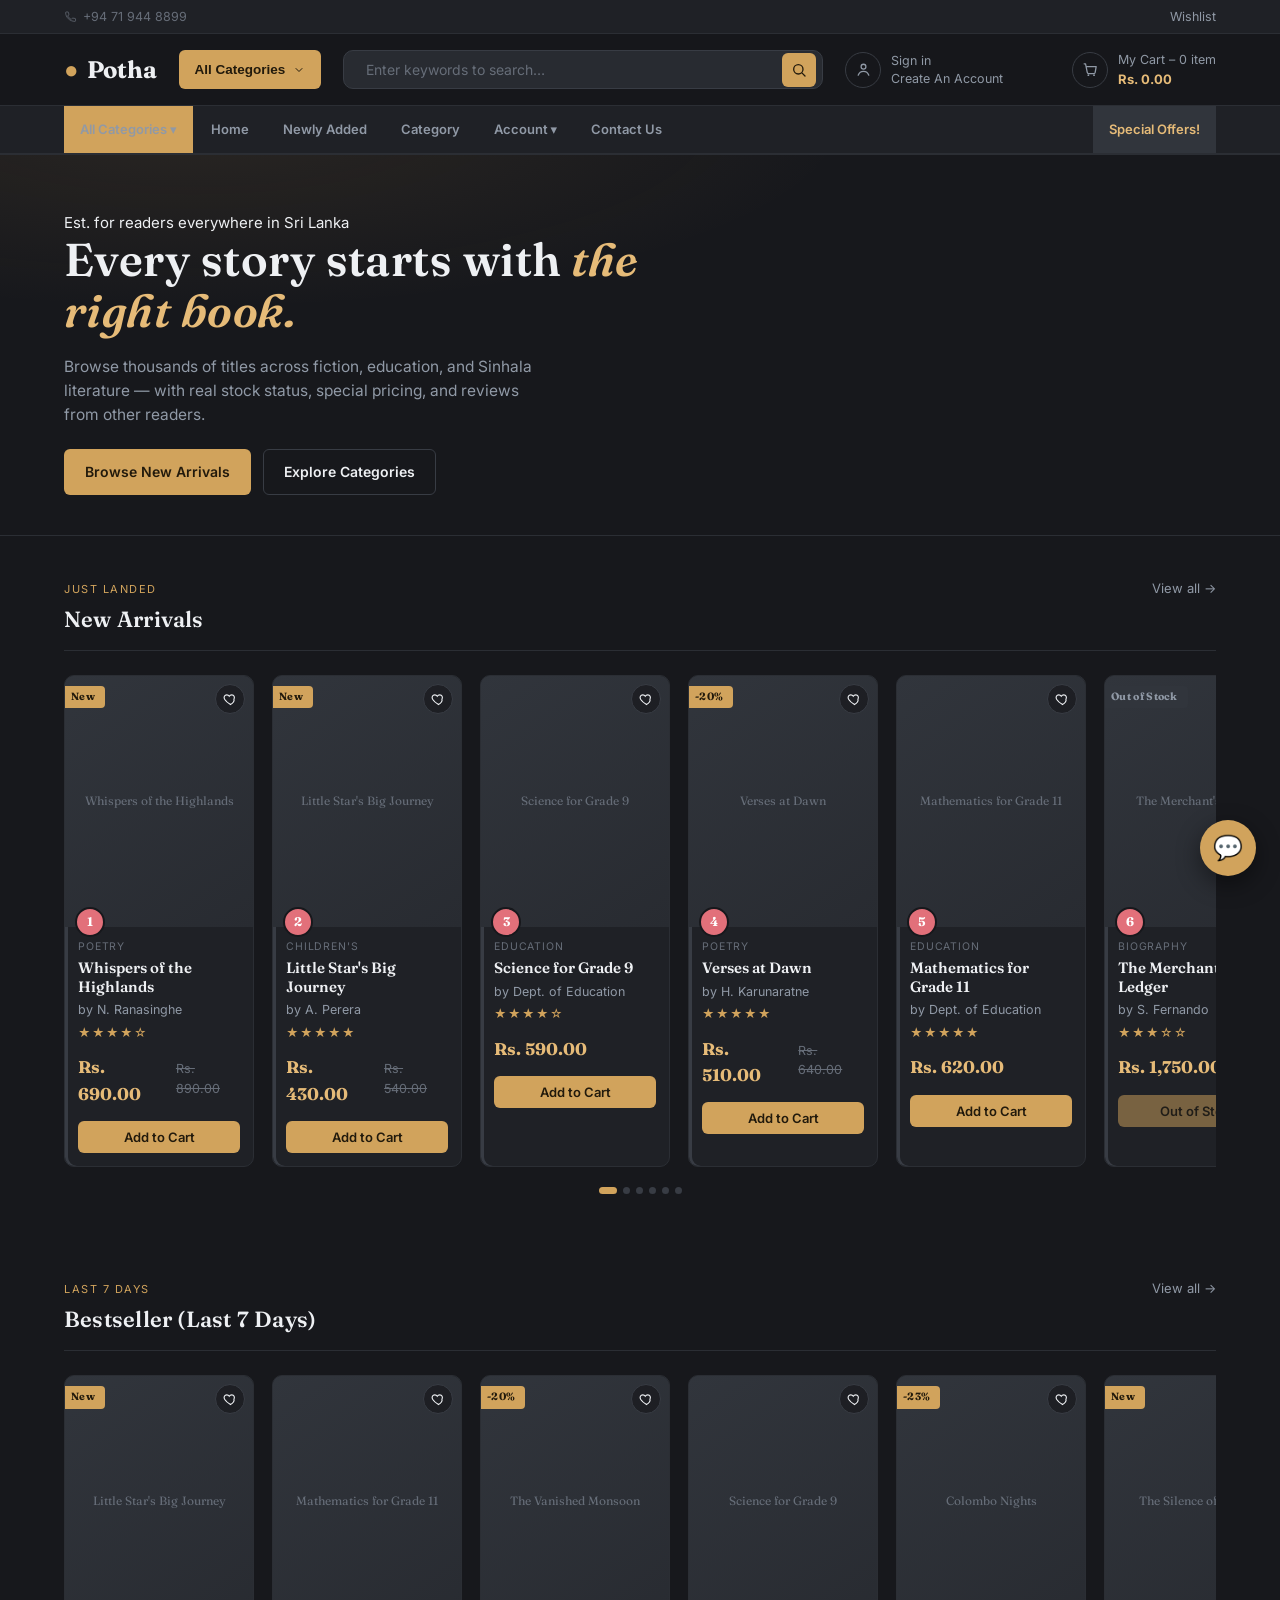
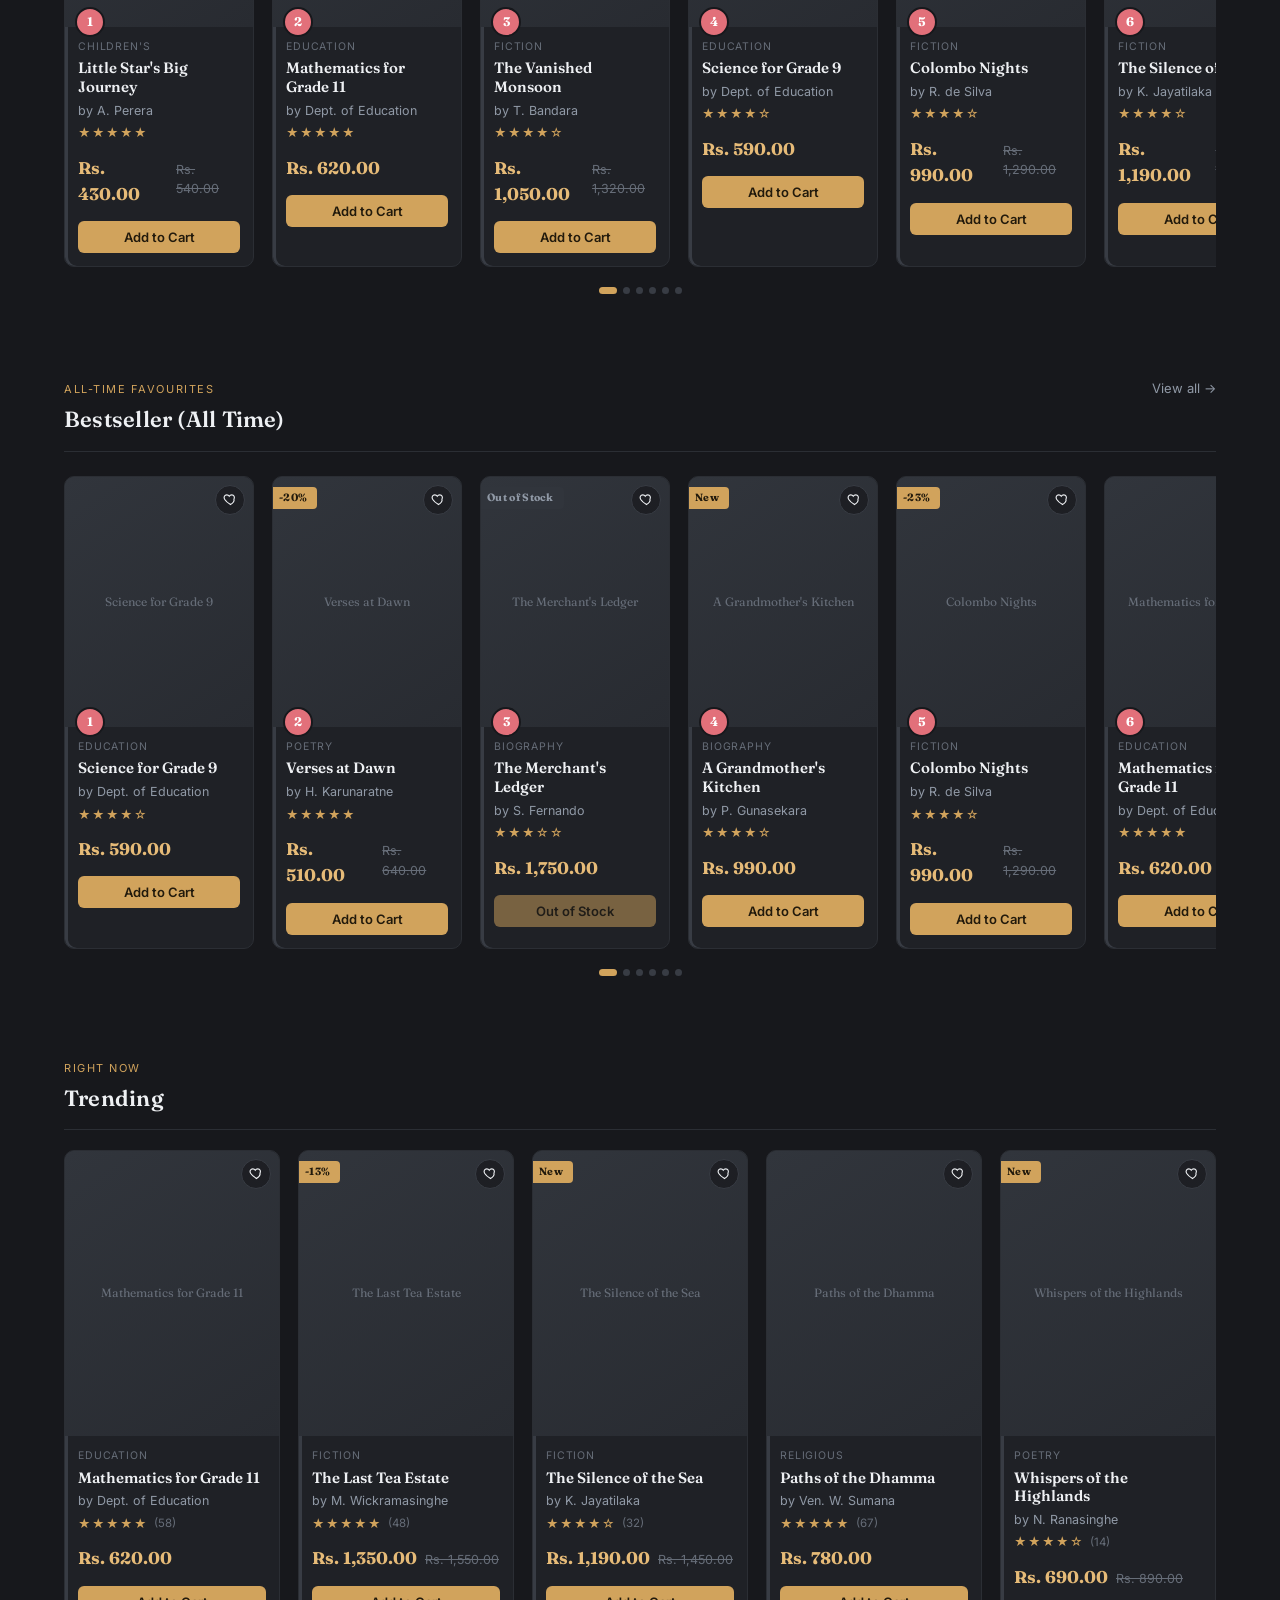
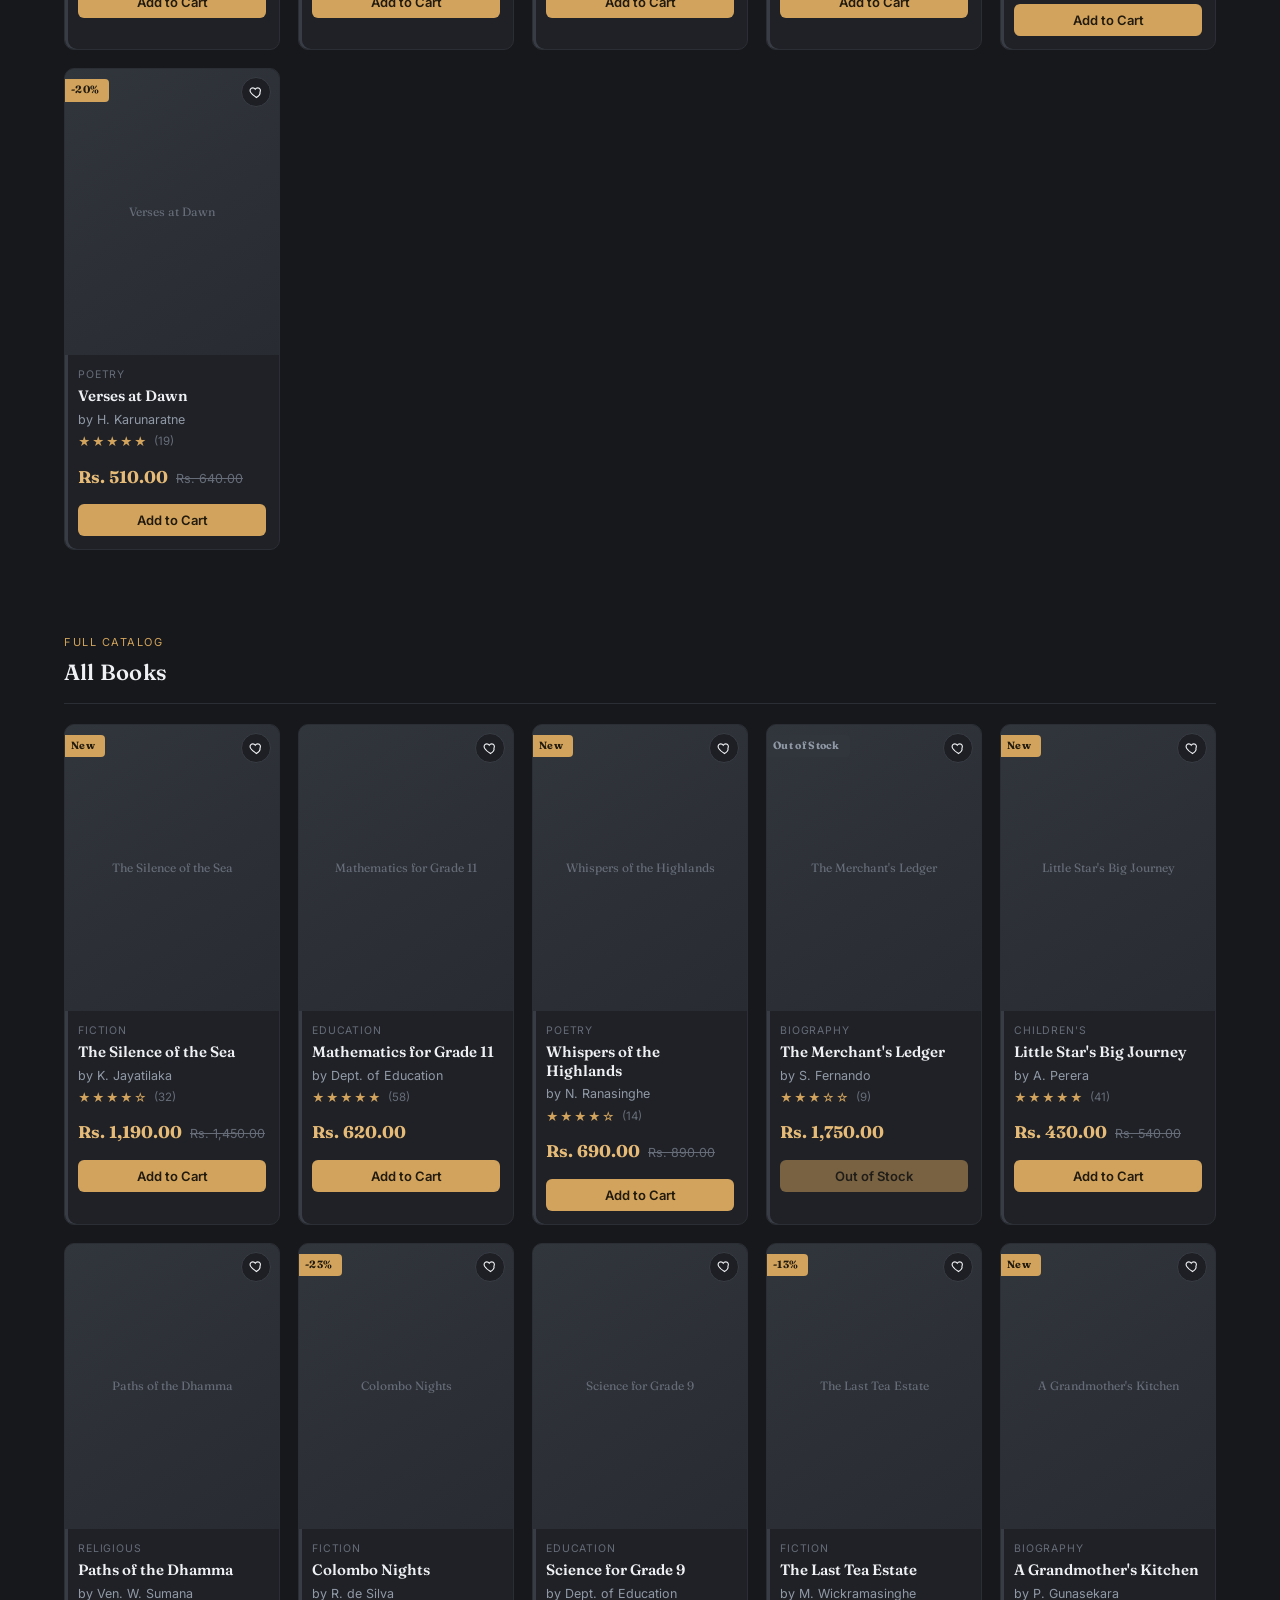
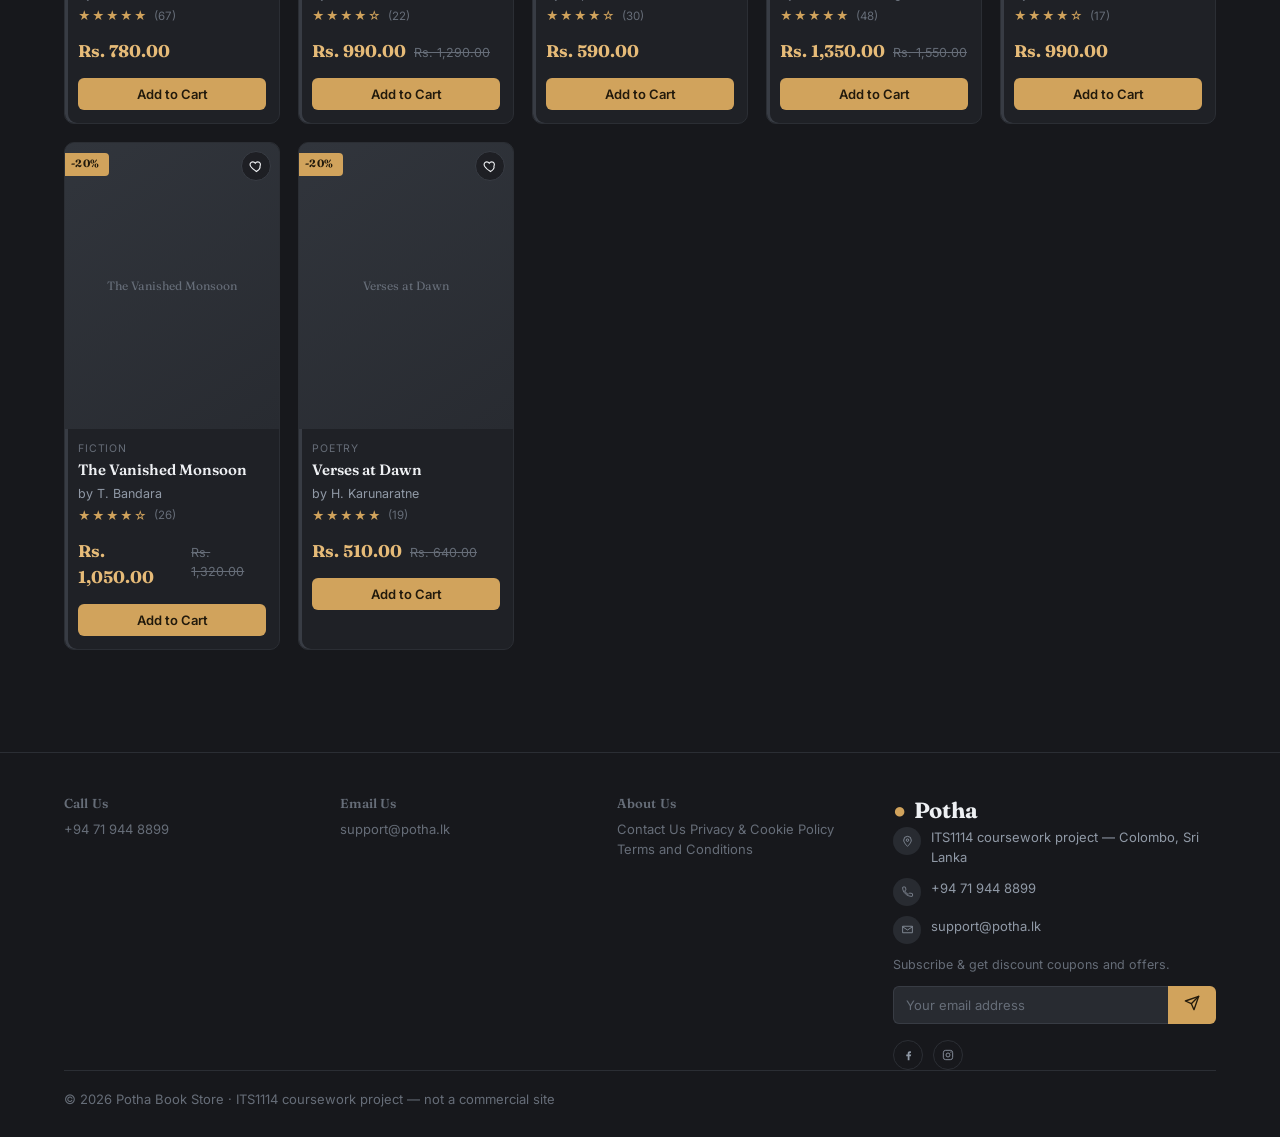
==== src/main/resources/static/index.html @ b31a6c3a "update entity" ====
<!DOCTYPE html>
<html lang="en">
<head>
  <meta charset="UTF-8">
  <meta name="viewport" content="width=device-width, initial-scale=1.0">
  <title>Potha &mdash; Sri Lanka's Online Book Store</title>
  <link rel="stylesheet" href="css/style.css">
  <script src="https://code.jquery.com/jquery-3.6.0.min.js"></script>
</head>
<body>

<div id="navbar-placeholder"></div>

<section class="hero">
  <div class="container">
    <span class="eyebrow">Est. for readers everywhere in Sri Lanka</span>
    <h1>Every story starts with <em>the right book.</em></h1>
    <p>Browse thousands of titles across fiction, education, and Sinhala literature &mdash; with real stock status, special pricing, and reviews from other readers.</p>
    <div style="display:flex;gap:12px">
      <a href="#new-arrivals" class="btn btn-primary">Browse New Arrivals</a>
      <a href="#categories" class="btn btn-outline">Explore Categories</a>
    </div>
  </div>
</section>

<div class="container">

  <section class="section" id="new-arrivals">
    <div class="section-header">
      <div>
        <span class="eyebrow">Just landed</span>
        <h2>New Arrivals</h2>
      </div>
      <a href="#categories">View all &rarr;</a>
    </div>
    <div class="carousel-row" id="new-arrivals-row"></div>
    <div class="carousel-controls" id="new-arrivals-dots"></div>
  </section>

  <section class="section" id="bestsellers">
    <div class="section-header">
      <div>
        <span class="eyebrow">Last 7 days</span>
        <h2>Bestseller (Last 7 Days)</h2>
      </div>
      <a href="#categories">View all &rarr;</a>
    </div>
    <div class="carousel-row" id="bestsellers-7d-row"></div>
    <div class="carousel-controls" id="bestsellers-7d-dots"></div>
  </section>

  <section class="section">
    <div class="section-header">
      <div>
        <span class="eyebrow">All-time favourites</span>
        <h2>Bestseller (All Time)</h2>
      </div>
      <a href="#categories">View all &rarr;</a>
    </div>
    <div class="carousel-row" id="bestsellers-all-row"></div>
    <div class="carousel-controls" id="bestsellers-all-dots"></div>
  </section>

  <section class="section">
    <div class="section-header">
      <div>
        <span class="eyebrow">Right now</span>
        <h2>Trending</h2>
      </div>
    </div>
    <div class="book-grid" id="trending-grid"></div>
  </section>

  <section class="section" id="categories">
    <div class="section-header">
      <div>
        <span class="eyebrow" id="catalog-eyebrow">Full catalog</span>
        <h2 id="catalog-heading">All Books</h2>
      </div>
    </div>
    <div class="book-grid" id="catalog-grid"></div>
    <div class="empty-state" id="catalog-empty" style="display:none">
      <svg viewBox="0 0 24 24" fill="none"><circle cx="11" cy="11" r="7" stroke="currentColor" stroke-width="1.6"/><path d="M21 21l-4.3-4.3" stroke="currentColor" stroke-width="1.6" stroke-linecap="round"/></svg>
      <h3>No books found</h3>
      <p>Try a different search term or browse another category.</p>
      <a href="index.html" class="btn btn-outline btn-sm">Clear filters</a>
    </div>
  </section>

</div>

<div id="footer-placeholder"></div>

<script src="js/api.js"></script>
<script src="js/layout.js"></script>
<script src="js/chatbot.js"></script>
<script src="js/catalog.js"></script>
</body>
</html>
---- src/main/resources/static/css/style.css ----
@import url('https://fonts.googleapis.com/css2?family=Fraunces:opsz,wght@9..144,400;9..144,500;9..144,600;9..144,700&family=Inter:wght@400;500;600;700&display=swap');

:root {
    /* Surfaces */
    --bg:            #17181c;
    --surface:       #1f2126;
    --surface-2:     #282b31;
    --surface-3:     #31353c;
    --border:        #383c44;
    --border-soft:   #2b2e34;

    /* Text */
    --text:          #eef0f3;
    --text-muted:    #9099a6;
    --text-faint:    #666d78;

    /* Accent — warm foil gold */
    --accent:        #d1a35c;
    --accent-strong: #e6bb78;
    --accent-ink:    #221a0c;

    /* Status */
    --success:       #5cb88a;
    --success-bg:    #16261f;
    --danger:        #e2707a;
    --danger-bg:     #2a1a1c;
    --warning:       #e0b84f;
    --warning-bg:    #2a2417;

    /* Shape */
    --radius:    10px;
    --radius-sm: 6px;
    --radius-lg: 16px;

    /* Type */
    --font-display: 'Fraunces', Georgia, serif;
    --font-body: 'Inter', system-ui, -apple-system, sans-serif;

    --shadow-1: 0 1px 2px rgba(0,0,0,.4);
    --shadow-2: 0 8px 24px rgba(0,0,0,.45);
}

* { box-sizing: border-box; }

html { scroll-behavior: smooth; }

body {
    margin: 0;
    background: var(--bg);
    color: var(--text);
    font-family: var(--font-body);
    font-size: 15px;
    line-height: 1.55;
}

a { color: inherit; text-decoration: none; }

img { max-width: 100%; display: block; }

h1, h2, h3, h4 {
    font-family: var(--font-display);
    font-weight: 600;
    margin: 0 0 .4em;
    letter-spacing: .01em;
}

.container {
    max-width: 1200px;
    margin: 0 auto;
    padding: 0 24px;
}

/* Focus visibility (accessibility floor) */
a:focus-visible, button:focus-visible, input:focus-visible,
textarea:focus-visible, select:focus-visible {
    outline: 2px solid var(--accent);
    outline-offset: 2px;
}

@media (prefers-reduced-motion: reduce) {
    * { animation: none !important; transition: none !important; }
}

/* ==========================================================================
   Navbar
   ========================================================================== */

.navbar {
    position: sticky;
    top: 0;
    z-index: 50;
    background: rgba(23,24,28,.92);
    backdrop-filter: blur(10px);
    border-bottom: 1px solid var(--border-soft);
}

.navbar-inner {
    max-width: 1200px;
    margin: 0 auto;
    padding: 14px 24px;
    display: flex;
    align-items: center;
    gap: 28px;
}

.brand {
    display: flex;
    align-items: baseline;
    gap: 8px;
    font-family: var(--font-display);
    font-size: 24px;
    font-weight: 700;
    color: var(--text);
    flex-shrink: 0;
}
.brand .brand-mark { color: var(--accent); }
.brand-sub {
    font-family: var(--font-body);
    font-size: 11px;
    color: var(--text-faint);
    letter-spacing: .08em;
    text-transform: uppercase;
    display: none;
}
@media (min-width: 720px) { .brand-sub { display: inline; } }

.nav-search {
    flex: 1;
    display: flex;
    align-items: center;
    background: var(--surface-2);
    border: 1px solid var(--border);
    border-radius: var(--radius);
    padding: 0 6px 0 14px;
    max-width: 480px;
}
.nav-search input {
    flex: 1;
    background: transparent;
    border: none;
    color: var(--text);
    padding: 10px 8px;
    font-size: 14px;
    font-family: var(--font-body);
}
.nav-search input:focus { outline: none; }
.nav-search input::placeholder { color: var(--text-faint); }
.nav-search button {
    background: var(--accent);
    color: var(--accent-ink);
    border: none;
    border-radius: var(--radius-sm);
    width: 34px;
    height: 34px;
    display: flex;
    align-items: center;
    justify-content: center;
    cursor: pointer;
}

.nav-links {
    display: none;
    align-items: center;
    gap: 22px;
    font-size: 14px;
    color: var(--text-muted);
}
@media (min-width: 960px) { .nav-links { display: flex; } }
.nav-links a:hover { color: var(--text); }

.nav-icons {
    display: flex;
    align-items: center;
    gap: 10px;
    margin-left: auto;
}
.icon-btn {
    position: relative;
    width: 38px;
    height: 38px;
    border-radius: var(--radius-sm);
    display: flex;
    align-items: center;
    justify-content: center;
    color: var(--text-muted);
    background: transparent;
    border: 1px solid transparent;
    cursor: pointer;
}
.icon-btn:hover { background: var(--surface-2); color: var(--text); border-color: var(--border); }
.icon-btn svg { width: 19px; height: 19px; }
.icon-count {
    position: absolute;
    top: -4px;
    right: -4px;
    background: var(--accent);
    color: var(--accent-ink);
    font-size: 10px;
    font-weight: 700;
    min-width: 16px;
    height: 16px;
    border-radius: 999px;
    display: flex;
    align-items: center;
    justify-content: center;
    padding: 0 3px;
}

.category-strip {
    border-bottom: 1px solid var(--border-soft);
    background: var(--surface);
}
.category-strip .container {
    display: flex;
    gap: 8px;
    padding: 10px 24px;
    overflow-x: auto;
}
.category-pill {
    flex-shrink: 0;
    padding: 6px 14px;
    border-radius: 999px;
    border: 1px solid var(--border);
    font-size: 13px;
    color: var(--text-muted);
    white-space: nowrap;
}
.category-pill:hover, .category-pill.active {
    border-color: var(--accent);
    color: var(--accent-strong);
    background: rgba(209,163,92,.08);
}

/* ==========================================================================
   Buttons
   ========================================================================== */

.btn {
    display: inline-flex;
    align-items: center;
    justify-content: center;
    gap: 8px;
    font-family: var(--font-body);
    font-weight: 600;
    font-size: 14px;
    padding: 11px 20px;
    border-radius: var(--radius-sm);
    border: 1px solid transparent;
    cursor: pointer;
    transition: transform .08s ease, background .15s ease, border-color .15s ease;
}
.btn:active { transform: scale(.98); }
.btn-block { width: 100%; }
.btn-sm { padding: 7px 12px; font-size: 13px; }

.btn-primary { background: var(--accent); color: var(--accent-ink); }
.btn-primary:hover { background: var(--accent-strong); }

.btn-outline { background: transparent; border-color: var(--border); color: var(--text); }
.btn-outline:hover { border-color: var(--accent); color: var(--accent-strong); }

.btn-ghost { background: transparent; color: var(--text-muted); }
.btn-ghost:hover { color: var(--text); background: var(--surface-2); }

.btn-danger { background: transparent; border-color: var(--danger); color: var(--danger); }
.btn-danger:hover { background: var(--danger-bg); }

.btn:disabled { opacity: .5; cursor: not-allowed; }

/* ==========================================================================
   Hero
   ========================================================================== */

.hero {
    padding: 56px 0 40px;
    border-bottom: 1px solid var(--border-soft);
    background:
            radial-gradient(1100px 320px at 15% -10%, rgba(209,163,92,.10), transparent 60%),
            var(--bg);
}
.hero h1 {
    font-size: clamp(30px, 4.4vw, 46px);
    max-width: 640px;
    line-height: 1.12;
}
.hero h1 em { font-style: italic; color: var(--accent-strong); }
.hero p {
    color: var(--text-muted);
    max-width: 480px;
    margin: 0 0 22px;
    font-size: 15.5px;
}

/* ==========================================================================
   Section headers
   ========================================================================== */

.section { padding: 42px 0; }
.section-header {
    display: flex;
    align-items: baseline;
    justify-content: space-between;
    margin-bottom: 20px;
    border-bottom: 1px solid var(--border-soft);
    padding-bottom: 14px;
}
.section-header h2 { font-size: 22px; margin: 0; }
.section-header .eyebrow {
    display: block;
    font-family: var(--font-body);
    font-size: 11px;
    letter-spacing: .14em;
    text-transform: uppercase;
    color: var(--accent);
    margin-bottom: 4px;
}
.section-header a { font-size: 13px; color: var(--text-muted); }
.section-header a:hover { color: var(--accent-strong); }

/* ==========================================================================
   Book grid / cards
   ========================================================================== */

.book-grid {
    display: grid;
    grid-template-columns: repeat(2, 1fr);
    gap: 18px;
}
@media (min-width: 600px)  { .book-grid { grid-template-columns: repeat(3, 1fr); } }
@media (min-width: 860px)  { .book-grid { grid-template-columns: repeat(4, 1fr); } }
@media (min-width: 1140px) { .book-grid { grid-template-columns: repeat(5, 1fr); } }

.book-card {
    position: relative;
    background: var(--surface);
    border: 1px solid var(--border-soft);
    border-radius: var(--radius);
    overflow: hidden;
    display: flex;
    flex-direction: column;
    box-shadow: inset 3px 0 0 var(--border);
    transition: border-color .15s ease, transform .15s ease;
}
.book-card:hover { border-color: var(--border); transform: translateY(-2px); }

.book-cover {
    position: relative;
    aspect-ratio: 3 / 4;
    background: linear-gradient(145deg, var(--surface-3), var(--surface-2));
    display: flex;
    align-items: center;
    justify-content: center;
    color: var(--text-faint);
    font-family: var(--font-display);
    font-size: 12px;
    text-align: center;
    padding: 10px;
}
.book-cover img { width: 100%; height: 100%; object-fit: cover; }

.ribbon {
    position: absolute;
    top: 10px;
    left: -6px;
    background: var(--accent);
    color: var(--accent-ink);
    font-size: 10.5px;
    font-weight: 700;
    letter-spacing: .03em;
    padding: 3px 10px 3px 12px;
    border-radius: 0 4px 4px 0;
}
.ribbon::after {
    content: "";
    position: absolute;
    left: 0;
    top: 100%;
    border-left: 6px solid #7c5a20;
    border-bottom: 6px solid transparent;
}
.ribbon.stock-out { background: var(--surface-3); color: var(--text-muted); }

.wishlist-toggle {
    position: absolute;
    top: 8px;
    right: 8px;
    width: 30px;
    height: 30px;
    border-radius: 999px;
    background: rgba(23,24,28,.7);
    border: 1px solid var(--border);
    color: var(--text);
    display: flex;
    align-items: center;
    justify-content: center;
    cursor: pointer;
}
.wishlist-toggle svg { width: 15px; height: 15px; }
.wishlist-toggle.active { color: var(--accent); border-color: var(--accent); }

.book-info { padding: 12px 13px 14px; display: flex; flex-direction: column; gap: 4px; flex: 1; }
.book-category { font-size: 10.5px; text-transform: uppercase; letter-spacing: .08em; color: var(--text-faint); }
.book-title {
    font-family: var(--font-display);
    font-size: 15px;
    font-weight: 600;
    line-height: 1.25;
    color: var(--text);
    display: -webkit-box;
    -webkit-line-clamp: 2;
    -webkit-box-orient: vertical;
    overflow: hidden;
}
.book-author { font-size: 12.5px; color: var(--text-muted); }

.rating { display: flex; align-items: center; gap: 4px; font-size: 12px; color: var(--text-faint); }
.rating .stars { color: var(--accent); letter-spacing: 1px; }

.price-row { margin-top: auto; padding-top: 8px; display: flex; align-items: baseline; gap: 8px; }
.price-special { font-family: var(--font-display); font-size: 17px; font-weight: 700; color: var(--accent-strong); }
.price-original { font-size: 12.5px; color: var(--text-faint); text-decoration: line-through; }

.book-actions { padding: 0 13px 13px; }

/* ==========================================================================
   Badges
   ========================================================================== */

.badge {
    display: inline-flex;
    align-items: center;
    gap: 5px;
    font-size: 11.5px;
    font-weight: 600;
    padding: 3px 9px;
    border-radius: 999px;
}
.badge-success { background: var(--success-bg); color: var(--success); }
.badge-danger  { background: var(--danger-bg); color: var(--danger); }
.badge-warning { background: var(--warning-bg); color: var(--warning); }
.badge-neutral { background: var(--surface-3); color: var(--text-muted); }

/* ==========================================================================
   Forms / auth cards
   ========================================================================== */

.auth-shell {
    min-height: calc(100vh - 64px);
    display: flex;
    align-items: center;
    justify-content: center;
    padding: 40px 20px;
    background:
            radial-gradient(900px 300px at 80% 0%, rgba(209,163,92,.08), transparent 60%),
            var(--bg);
}
.auth-card {
    width: 100%;
    max-width: 380px;
    background: var(--surface);
    border: 1px solid var(--border-soft);
    border-radius: var(--radius-lg);
    padding: 34px 30px;
    box-shadow: var(--shadow-2);
}
.auth-card h1 { font-size: 24px; margin-bottom: 4px; }
.auth-card .sub { color: var(--text-muted); font-size: 13.5px; margin-bottom: 24px; }

.form-group { margin-bottom: 16px; }
.form-group label {
    display: block;
    font-size: 12.5px;
    font-weight: 600;
    color: var(--text-muted);
    margin-bottom: 6px;
}
.form-control {
    width: 100%;
    background: var(--surface-2);
    border: 1px solid var(--border);
    border-radius: var(--radius-sm);
    padding: 11px 13px;
    color: var(--text);
    font-family: var(--font-body);
    font-size: 14px;
}
.form-control:focus { outline: none; border-color: var(--accent); }
.form-row { display: flex; gap: 12px; }
.form-row .form-group { flex: 1; }
.form-hint { font-size: 12px; color: var(--danger); margin-top: 5px; display: none; }
.form-hint.show { display: block; }

.form-foot { margin-top: 18px; text-align: center; font-size: 13px; color: var(--text-muted); }
.form-foot a { color: var(--accent-strong); font-weight: 600; }

/* ==========================================================================
   Alerts / toast
   ========================================================================== */

.alert {
    border-radius: var(--radius-sm);
    padding: 11px 14px;
    font-size: 13px;
    margin-bottom: 16px;
    border: 1px solid transparent;
    display: none;
}
.alert.show { display: block; }
.alert-danger { background: var(--danger-bg); color: var(--danger); border-color: rgba(226,112,122,.3); }
.alert-success { background: var(--success-bg); color: var(--success); border-color: rgba(92,184,138,.3); }

#toast {
    position: fixed;
    bottom: 24px;
    left: 50%;
    transform: translateX(-50%) translateY(20px);
    background: var(--surface-3);
    border: 1px solid var(--border);
    color: var(--text);
    padding: 12px 20px;
    border-radius: var(--radius);
    font-size: 13.5px;
    box-shadow: var(--shadow-2);
    opacity: 0;
    pointer-events: none;
    transition: opacity .2s ease, transform .2s ease;
    z-index: 200;
}
#toast.show { opacity: 1; transform: translateX(-50%) translateY(0); }

/* ==========================================================================
   Cart / table layout
   ========================================================================== */

.cart-layout {
    display: grid;
    grid-template-columns: 1fr;
    gap: 24px;
    align-items: start;
}
@media (min-width: 860px) { .cart-layout { grid-template-columns: 1fr 320px; } }

.cart-item {
    display: grid;
    grid-template-columns: 64px 1fr auto;
    gap: 14px;
    align-items: center;
    padding: 16px 0;
    border-bottom: 1px solid var(--border-soft);
}
.cart-item-cover {
    width: 64px;
    height: 86px;
    border-radius: var(--radius-sm);
    background: var(--surface-3);
    box-shadow: inset 2px 0 0 var(--border);
}
.cart-item-title { font-family: var(--font-display); font-weight: 600; font-size: 14.5px; }
.cart-item-author { font-size: 12.5px; color: var(--text-muted); margin-top: 2px; }
.cart-item-meta { display: flex; align-items: center; gap: 14px; margin-top: 8px; }

.stepper {
    display: inline-flex;
    align-items: center;
    border: 1px solid var(--border);
    border-radius: var(--radius-sm);
    overflow: hidden;
}
.stepper button {
    width: 28px;
    height: 28px;
    background: var(--surface-2);
    border: none;
    color: var(--text);
    cursor: pointer;
    font-size: 15px;
}
.stepper button:hover { background: var(--surface-3); }
.stepper span { width: 32px; text-align: center; font-size: 13px; }

.remove-link { font-size: 12.5px; color: var(--text-faint); cursor: pointer; }
.remove-link:hover { color: var(--danger); }

.cart-item-price { text-align: right; font-family: var(--font-display); font-weight: 700; }

.summary-card {
    background: var(--surface);
    border: 1px solid var(--border-soft);
    border-radius: var(--radius-lg);
    padding: 22px;
    position: sticky;
    top: 90px;
}
.summary-row { display: flex; justify-content: space-between; font-size: 13.5px; color: var(--text-muted); margin-bottom: 10px; }
.summary-row.total { color: var(--text); font-size: 16px; font-weight: 700; font-family: var(--font-display); border-top: 1px solid var(--border-soft); padding-top: 14px; margin-top: 4px; }

/* ==========================================================================
   Orders
   ========================================================================== */

.order-card {
    background: var(--surface);
    border: 1px solid var(--border-soft);
    border-radius: var(--radius);
    padding: 18px 20px;
    margin-bottom: 14px;
}
.order-card-head { display: flex; flex-wrap: wrap; align-items: center; justify-content: space-between; gap: 10px; margin-bottom: 12px; }
.order-id { font-family: var(--font-display); font-weight: 600; }
.order-date { font-size: 12.5px; color: var(--text-faint); }
.order-items-line { font-size: 13px; color: var(--text-muted); }

/* ==========================================================================
   Book details page
   ========================================================================== */

.details-grid {
    display: grid;
    grid-template-columns: 1fr;
    gap: 36px;
}
@media (min-width: 780px) { .details-grid { grid-template-columns: 320px 1fr; } }

.gallery-main {
    aspect-ratio: 3/4;
    background: linear-gradient(145deg, var(--surface-3), var(--surface-2));
    border-radius: var(--radius-lg);
    border: 1px solid var(--border-soft);
    display: flex;
    align-items: center;
    justify-content: center;
    color: var(--text-faint);
    font-family: var(--font-display);
    overflow: hidden;
}
.gallery-main img { width: 100%; height: 100%; object-fit: cover; }
.gallery-thumbs { display: flex; gap: 8px; margin-top: 10px; }
.gallery-thumbs div {
    width: 52px; height: 68px;
    background: var(--surface-3);
    border-radius: var(--radius-sm);
    border: 1px solid var(--border-soft);
    cursor: pointer;
}

.details-meta { font-size: 13.5px; color: var(--text-muted); margin: 10px 0 18px; }
.details-meta a { color: var(--accent-strong); }
.details-desc { color: var(--text-muted); line-height: 1.7; margin: 18px 0; }

.qty-row { display: flex; align-items: center; gap: 14px; margin: 22px 0; }

.review-item { padding: 16px 0; border-bottom: 1px solid var(--border-soft); }
.review-head { display: flex; align-items: center; gap: 10px; margin-bottom: 6px; }
.review-name { font-weight: 600; font-size: 13.5px; }
.review-date { font-size: 12px; color: var(--text-faint); }

/* ==========================================================================
   Admin dashboard
   ========================================================================== */

.admin-shell { display: grid; grid-template-columns: 220px 1fr; min-height: calc(100vh - 64px); }
.admin-sidebar {
    background: var(--surface);
    border-right: 1px solid var(--border-soft);
    padding: 22px 14px;
}
.admin-sidebar a {
    display: block;
    padding: 10px 12px;
    border-radius: var(--radius-sm);
    color: var(--text-muted);
    font-size: 13.5px;
    margin-bottom: 4px;
}
.admin-sidebar a:hover { background: var(--surface-2); color: var(--text); }
.admin-sidebar a.active { background: rgba(209,163,92,.12); color: var(--accent-strong); }
.admin-main { padding: 28px 32px; overflow-x: auto; }

.stat-grid { display: grid; grid-template-columns: repeat(auto-fit, minmax(160px,1fr)); gap: 14px; margin-bottom: 28px; }
.stat-card { background: var(--surface); border: 1px solid var(--border-soft); border-radius: var(--radius); padding: 16px 18px; }
.stat-value { font-family: var(--font-display); font-size: 26px; font-weight: 700; }
.stat-label { font-size: 12px; color: var(--text-muted); margin-top: 4px; }

.data-table { width: 100%; border-collapse: collapse; background: var(--surface); border-radius: var(--radius); overflow: hidden; }
.data-table th {
    text-align: left;
    font-size: 11.5px;
    text-transform: uppercase;
    letter-spacing: .05em;
    color: var(--text-faint);
    padding: 12px 14px;
    background: var(--surface-2);
    border-bottom: 1px solid var(--border);
}
.data-table td { padding: 12px 14px; border-bottom: 1px solid var(--border-soft); font-size: 13.5px; }
.data-table tr:last-child td { border-bottom: none; }
.table-actions { display: flex; gap: 8px; }

/* ==========================================================================
   Empty states
   ========================================================================== */

.empty-state {
    text-align: center;
    padding: 60px 20px;
    color: var(--text-muted);
}
.empty-state svg { width: 40px; height: 40px; color: var(--text-faint); margin-bottom: 14px; }
.empty-state h3 { color: var(--text); font-size: 17px; margin-bottom: 6px; }
.empty-state p { font-size: 13.5px; margin-bottom: 18px; }

/* ==========================================================================
   Footer
   ========================================================================== */

.site-footer {
    border-top: 1px solid var(--border-soft);
    margin-top: 60px;
    padding: 40px 0 28px;
    color: var(--text-faint);
    font-size: 13px;
}
.footer-grid { display: grid; grid-template-columns: 1fr; gap: 24px; margin-bottom: 24px; }
@media (min-width: 700px) { .footer-grid { grid-template-columns: 2fr 1fr 1fr; } }
.footer-grid h4 { font-size: 12.5px; color: var(--text-muted); text-transform: uppercase; letter-spacing: .06em; margin-bottom: 10px; }
.footer-grid a { display: block; color: var(--text-faint); padding: 3px 0; }
.footer-grid a:hover { color: var(--accent-strong); }
.footer-bottom { border-top: 1px solid var(--border-soft); padding-top: 18px; }

/* ==========================================================================
   Grantha-style navbar additions (topbar + category dropdown + link strip)
   ========================================================================== */

.topbar { background: var(--surface); border-bottom: 1px solid var(--border-soft); font-size: 12.5px; color: var(--text-faint); }
.topbar-inner { display: flex; justify-content: space-between; align-items: center; padding: 7px 24px; }
.topbar a { color: var(--text-muted); }
.topbar a:hover { color: var(--accent-strong); }
.topbar-phone { display: flex; align-items: center; gap: 6px; }
.topbar-phone svg { width: 13px; height: 13px; }

.navbar-main { padding: 16px 0; }
.navbar-main-inner { display: flex; align-items: center; gap: 22px; flex-wrap: wrap; }

.category-dropdown-wrap { position: relative; }
.category-dropdown-btn {
    background: var(--accent); color: var(--accent-ink); border: none;
    padding: 12px 16px; border-radius: var(--radius-sm); font-weight: 700;
    font-size: 13.5px; display: flex; align-items: center; gap: 8px; cursor: pointer;
    white-space: nowrap;
}
.category-dropdown-menu {
    position: absolute; top: 100%; left: 0; margin-top: 6px;
    background: var(--surface-2); border: 1px solid var(--border); border-radius: var(--radius-sm);
    min-width: 210px; padding: 6px; display: none; z-index: 60; box-shadow: var(--shadow-2);
}
.category-dropdown-wrap:hover .category-dropdown-menu,
.category-dropdown-wrap:focus-within .category-dropdown-menu { display: block; }
.category-dropdown-menu a { display: block; padding: 9px 11px; border-radius: var(--radius-sm); font-size: 13.5px; color: var(--text-muted); }
.category-dropdown-menu a:hover { background: var(--surface-3); color: var(--text); }

.nav-account-block, .nav-cart-block { display: flex; align-items: center; gap: 10px; font-size: 12.5px; }
.nav-cart-block { margin-left: auto; }
.nav-icon-circle {
    width: 36px; height: 36px; border-radius: 999px; border: 1px solid var(--border);
    display: flex; align-items: center; justify-content: center; color: var(--text-muted); flex-shrink: 0;
}
.nav-icon-circle svg { width: 17px; height: 17px; }
.nav-account-block a { display: block; color: var(--text-muted); line-height: 1.45; }
.nav-account-block a:hover { color: var(--accent-strong); }
#nav-account-trigger { cursor: pointer; color: var(--text); font-weight: 600; user-select: none; }
#nav-account-trigger:hover { color: var(--accent-strong); }
#nav-account-trigger .chevron { font-size: 10px; color: var(--text-faint); margin-left: 2px; }
.nav-cart-block .cart-line1 { color: var(--text-muted); line-height: 1.45; }
.nav-cart-block .cart-amount { color: var(--accent-strong); font-weight: 700; font-size: 13px; }

.nav-links-strip { background: var(--surface); border-top: 1px solid var(--border-soft); border-bottom: 1px solid var(--border-soft); }
.nav-links-strip-inner { display: flex; align-items: stretch; gap: 2px; overflow-x: auto; }
.nav-links-strip a, .nav-links-strip .strip-dropdown > span {
    padding: 13px 16px; font-size: 13px; font-weight: 600; color: var(--text-muted);
    white-space: nowrap; display: flex; align-items: center; gap: 4px; cursor: pointer;
}
.nav-links-strip a:hover, .nav-links-strip .strip-dropdown:hover > span { color: var(--accent-strong); background: var(--surface-2); }
.nav-links-strip .special-offers { background: var(--surface-3); color: var(--accent-strong); margin-left: auto; }

.strip-dropdown { position: relative; }
.strip-dropdown > span { user-select: none; }

/* === UPDATED: All Categories button added === */
.strip-all-categories-btn {
    display: flex; align-items: center; gap: 6px; height: 100%;
    background: var(--accent); color: var(--accent-ink); font-weight: 700;
    padding: 0 18px; cursor: pointer;
}
.strip-all-categories-btn:hover { background: var(--accent-strong); }

.strip-dropdown-menu {
    position: fixed; background: var(--surface-2); border: 1px solid var(--border);
    border-radius: var(--radius-sm); min-width: 190px; padding: 6px;
    display: none; z-index: 200; box-shadow: var(--shadow-2);
}
.strip-dropdown-menu.open { display: block; }
.strip-dropdown-menu a { display: block; padding: 9px 12px; border-radius: var(--radius-sm); color: var(--text-muted); }
.strip-dropdown-menu a:hover { background: var(--surface-3); color: var(--text); }

/* ==========================================================================
   Rank badges + carousel rows (Bestseller / New Arrivals style)
   ========================================================================== */

.rank-badge {
    position: absolute; bottom: -10px; left: 10px; width: 30px; height: 30px; border-radius: 999px;
    background: var(--danger); color: #fff; font-size: 12.5px; font-weight: 700;
    display: flex; align-items: center; justify-content: center; border: 2px solid var(--bg); z-index: 2;
}

.carousel-row { display: flex; gap: 18px; overflow-x: auto; scroll-snap-type: x mandatory; padding: 4px 4px 14px; scrollbar-width: none; }
.carousel-row::-webkit-scrollbar { display: none; }
.carousel-row .book-card { scroll-snap-align: start; flex: 0 0 190px; }
.carousel-controls { display: flex; justify-content: center; gap: 6px; margin-top: 6px; }
.carousel-dot { width: 7px; height: 7px; border-radius: 999px; background: var(--border); cursor: pointer; border: none; padding: 0; }
.carousel-dot.active { background: var(--accent); width: 18px; border-radius: 4px; }
.review-count { color: var(--text-faint); font-size: 11.5px; margin-left: 2px; }

/* ==========================================================================
   Footer - Grantha-style four column + brand block
   ========================================================================== */

.footer-main-grid { display: grid; grid-template-columns: 1fr; gap: 28px; }
@media (min-width: 780px) { .footer-main-grid { grid-template-columns: 1fr 1fr 1fr 1.3fr; } }
.footer-contact-row { display: flex; align-items: flex-start; gap: 10px; font-size: 13px; color: var(--text-muted); margin-bottom: 10px; }
.footer-contact-row .dot { width: 28px; height: 28px; border-radius: 999px; background: var(--surface-2); display: flex; align-items: center; justify-content: center; flex-shrink: 0; }
.footer-contact-row .dot svg { width: 13px; height: 13px; }
.subscribe-box { display: flex; margin-top: 12px; }
.subscribe-box input { flex: 1; background: var(--surface-2); border: 1px solid var(--border); border-right: none; border-radius: var(--radius-sm) 0 0 var(--radius-sm); padding: 10px 12px; color: var(--text); font-size: 13px; font-family: var(--font-body); }
.subscribe-box input::placeholder { color: var(--text-faint); }
.subscribe-box button { background: var(--accent); color: var(--accent-ink); border: none; border-radius: 0 var(--radius-sm) var(--radius-sm) 0; padding: 0 16px; cursor: pointer; }
.footer-social { display: flex; gap: 10px; margin-top: 16px; }
.footer-social a { width: 30px; height: 30px; border-radius: 999px; border: 1px solid var(--border-soft); display: flex; align-items: center; justify-content: center; color: var(--text-muted); }
.footer-social a:hover { color: var(--accent-strong); border-color: var(--accent); }

/* ==========================================================================
   Login page - Grantha "Customer Login" style
   ========================================================================== */

.social-login-row { display: flex; gap: 10px; margin-bottom: 22px; }
.btn-social { flex: 1; display: flex; align-items: center; justify-content: center; gap: 8px; padding: 11px; border-radius: var(--radius-sm); font-weight: 600; font-size: 13px; cursor: pointer; border: none; color: #fff; }
.btn-facebook { background: #3b5998; }
.btn-facebook:hover { background: #4a69ad; }
.btn-google { background: #d9463b; }
.btn-google:hover { background: #e2564b; }
.auth-divider { display: flex; align-items: center; gap: 10px; color: var(--text-faint); font-size: 12px; margin: 4px 0 20px; text-transform: uppercase; letter-spacing: .06em; }
.auth-divider::before, .auth-divider::after { content: ""; flex: 1; height: 1px; background: var(--border-soft); }
.checkbox-row { display: flex; align-items: center; gap: 8px; font-size: 13px; color: var(--text-muted); margin-bottom: 14px; }
.checkbox-row input { accent-color: var(--accent); width: 15px; height: 15px; }
.new-customers-box { margin-top: 30px; padding-top: 24px; border-top: 1px solid var(--border-soft); text-align: center; }
.new-customers-box h3 { font-size: 17px; margin-bottom: 8px; }
.new-customers-box p { font-size: 12.5px; color: var(--text-muted); margin-bottom: 18px; max-width: 320px; margin-left: auto; margin-right: auto; }

/* --- Admin dashboard: Add/Edit modal --- */
.admin-modal-backdrop {
    position: fixed; inset: 0; background: rgba(0,0,0,.55); z-index: 500;
    display: none; align-items: flex-start; justify-content: center; padding: 60px 16px; overflow-y: auto;
}
.admin-modal-backdrop.open { display: flex; }
.admin-modal {
    background: var(--surface); border: 1px solid var(--border); border-radius: var(--radius-lg);
    width: 100%; max-width: 480px; padding: 24px; box-shadow: var(--shadow-2);
}
.admin-modal h3 { margin: 0 0 18px; font-size: 19px; }
.admin-modal-actions { display: flex; gap: 10px; justify-content: flex-end; margin-top: 20px; }
.admin-modal-error {
    display: none; background: var(--danger-bg); color: var(--danger); border-radius: var(--radius-sm);
    padding: 9px 12px; font-size: 13px; margin-bottom: 14px;
}
.admin-modal-error.show { display: block; }
.table-actions { white-space: nowrap; text-align: right; }
.table-actions .btn { margin-left: 6px; }
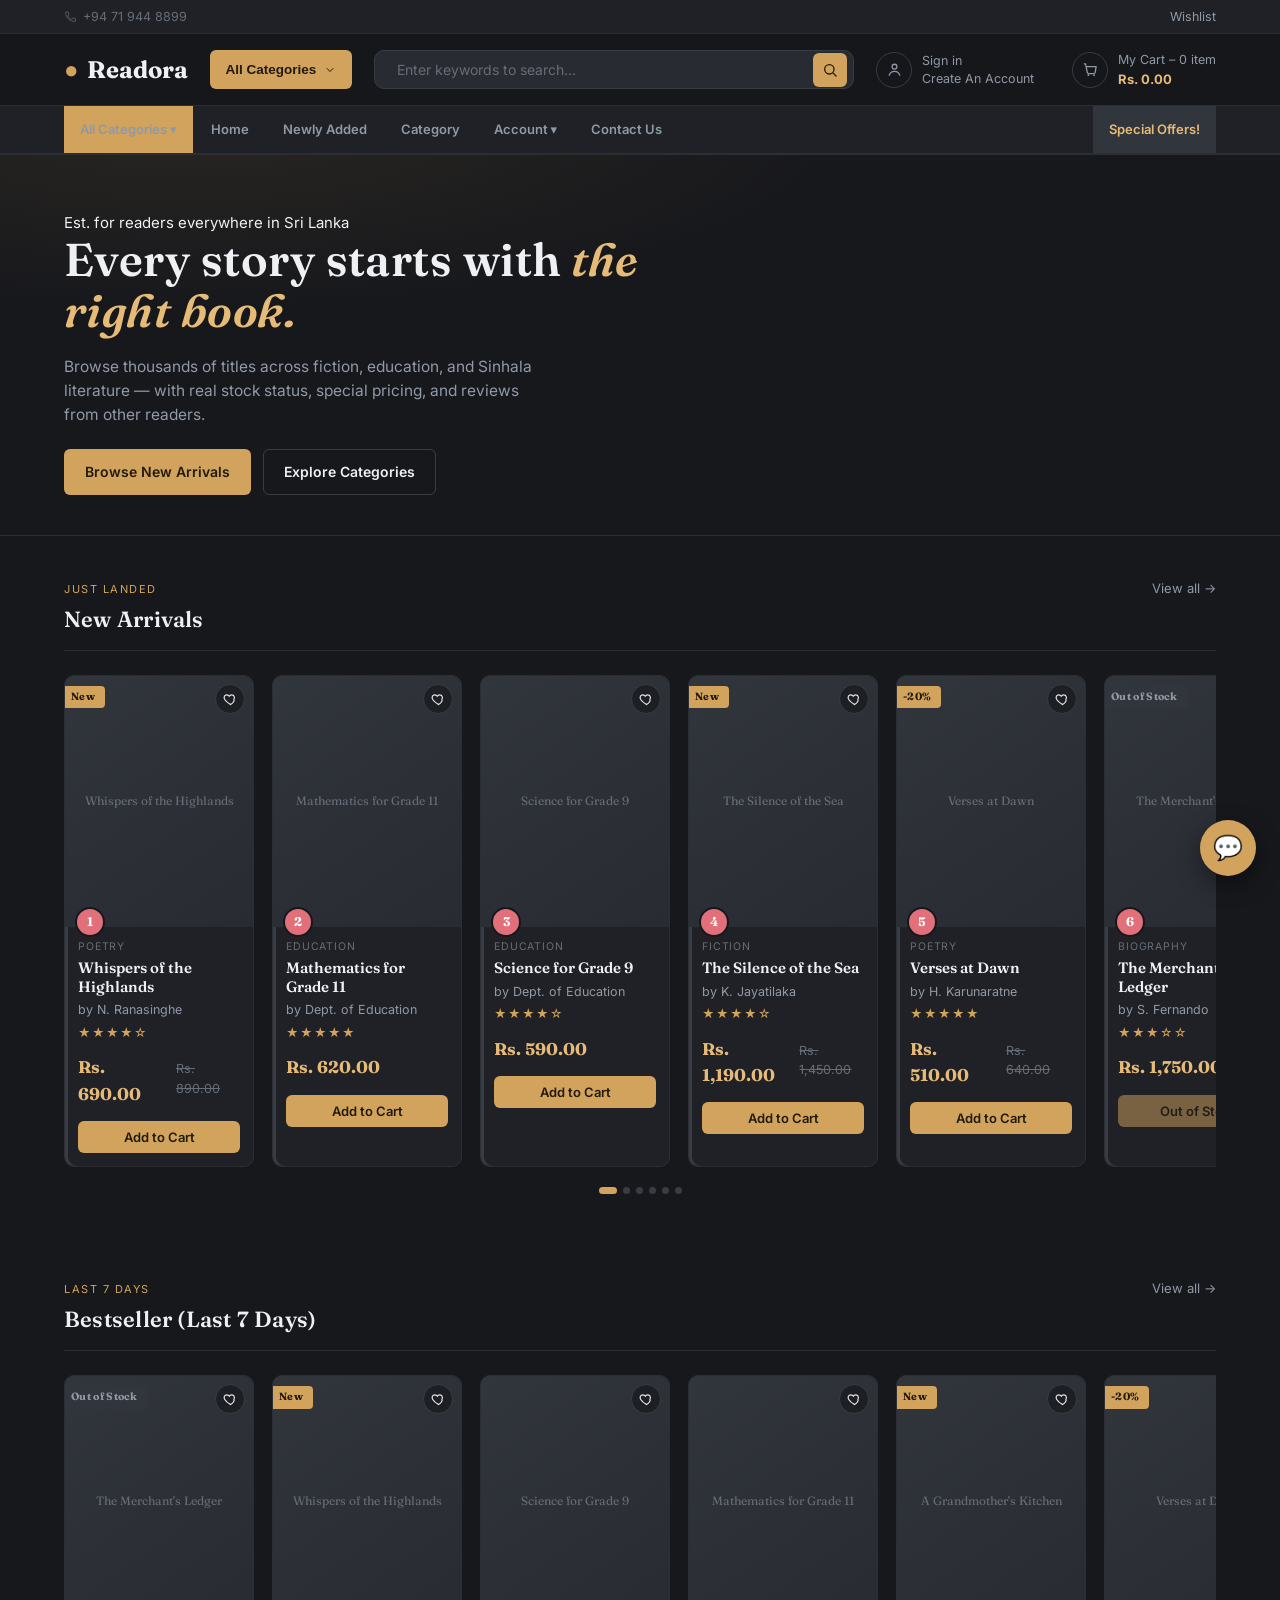
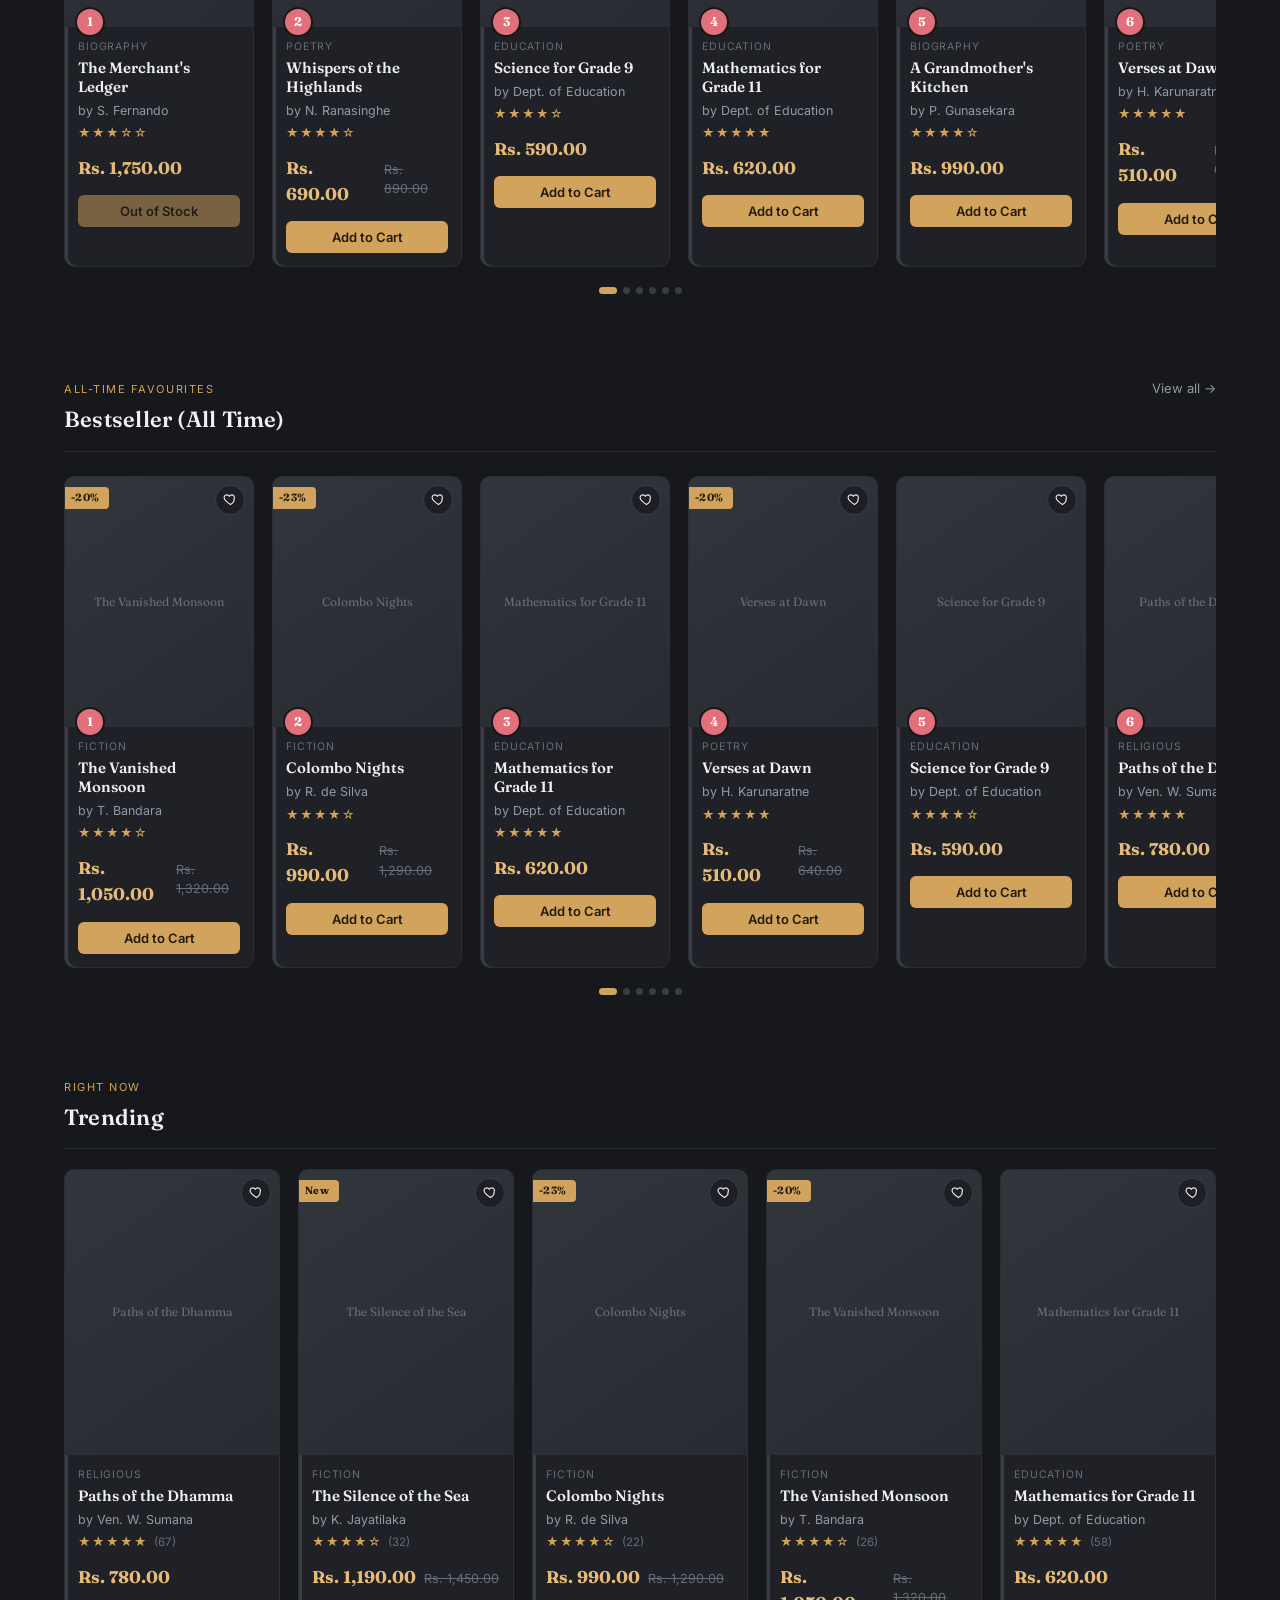
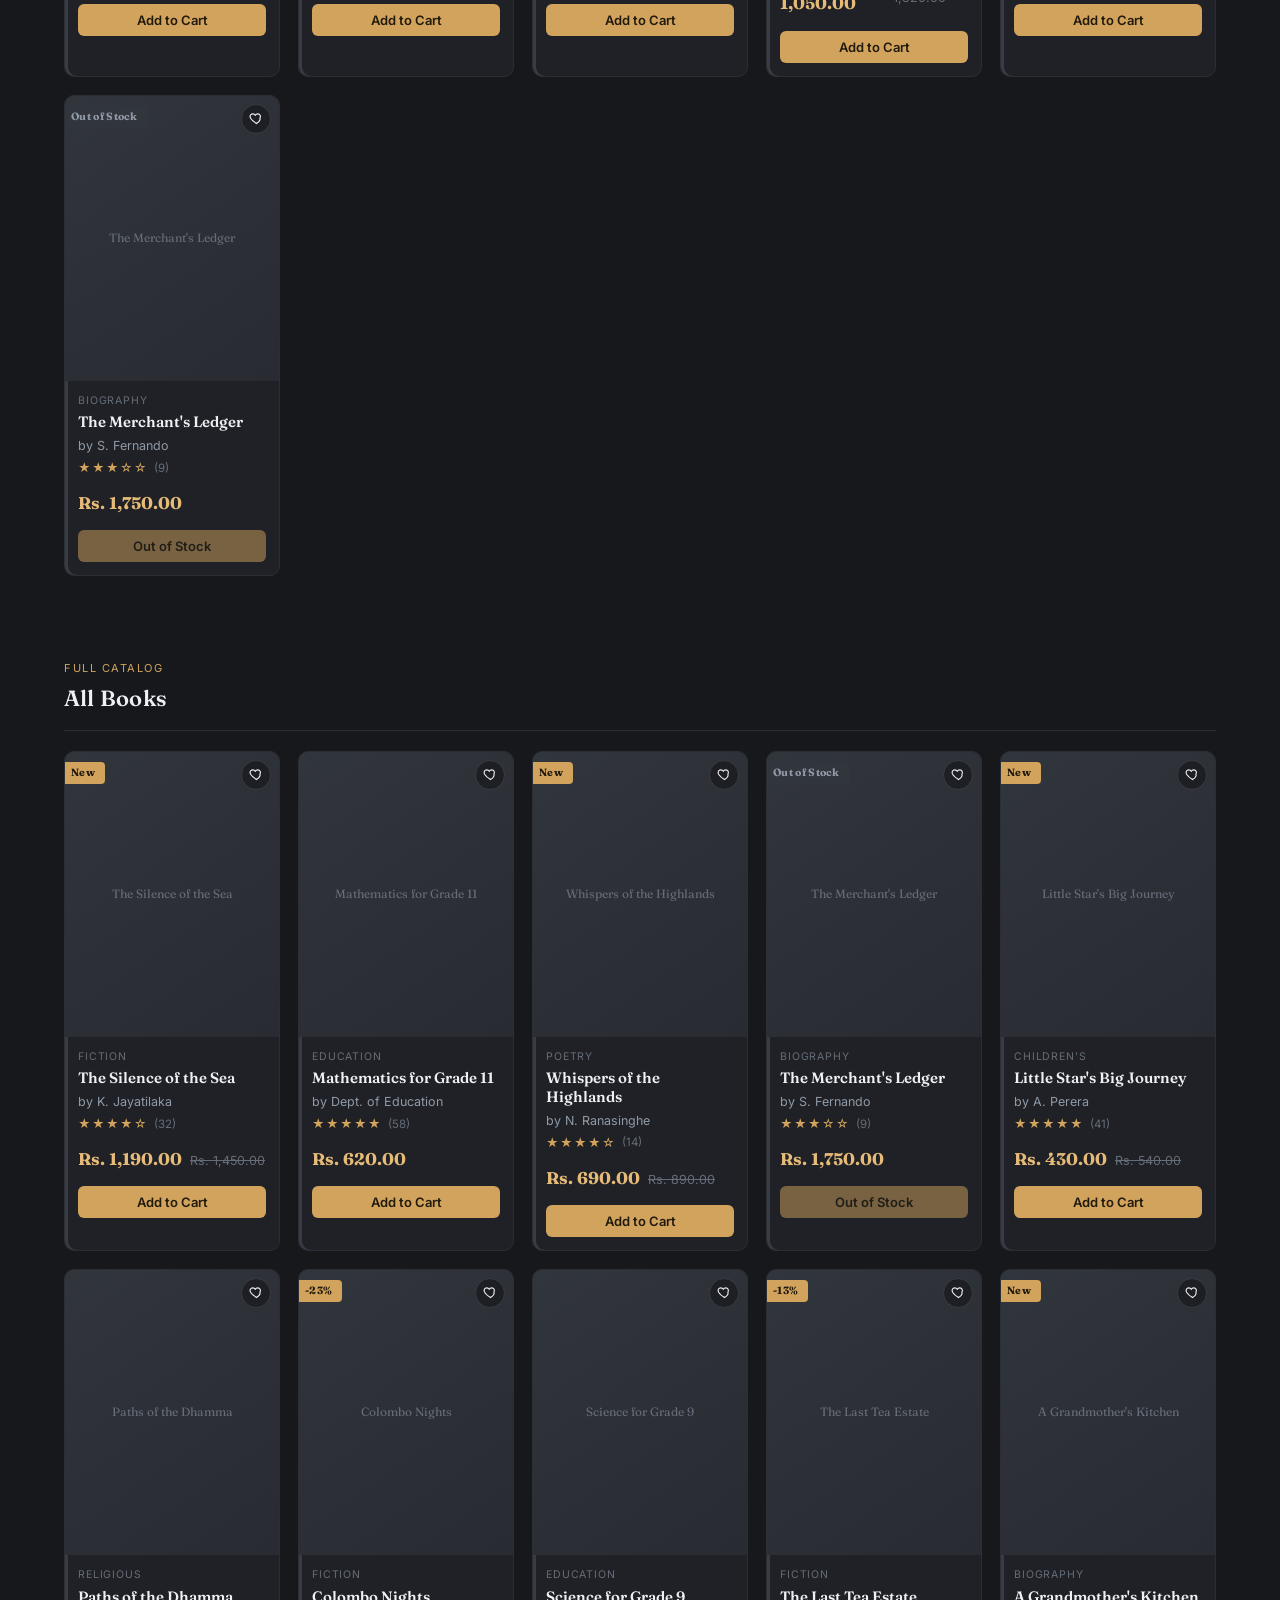
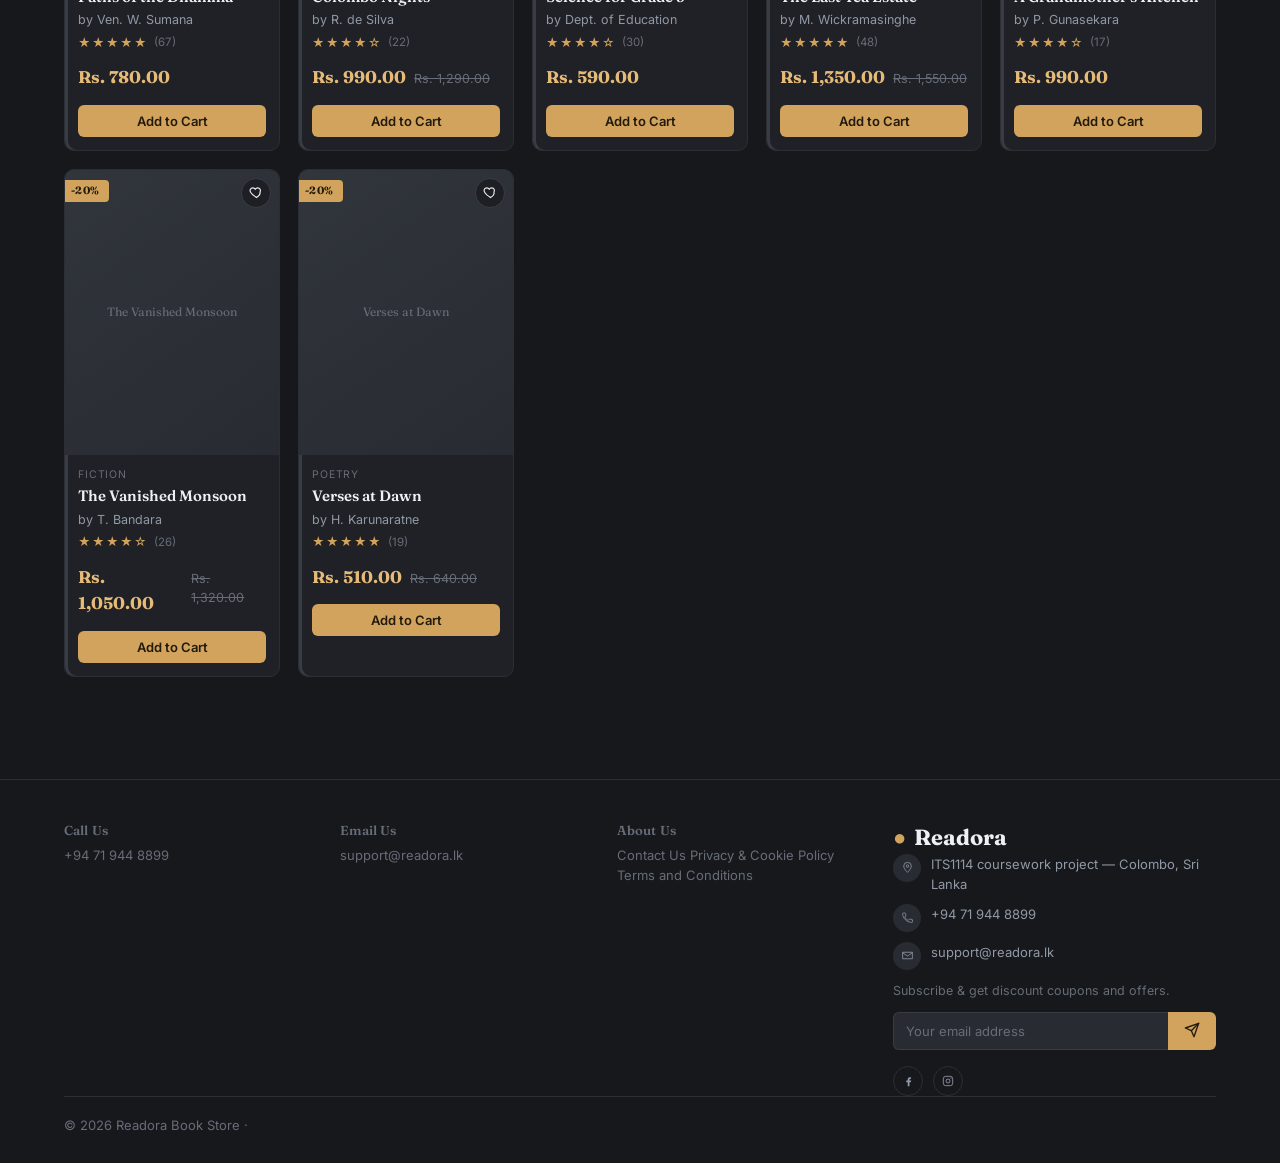
==== commit 5f254071: "update frontend" ====
--- a/src/main/resources/static/index.html
+++ b/src/main/resources/static/index.html
@@ -3,7 +3,7 @@
 <head>
   <meta charset="UTF-8">
   <meta name="viewport" content="width=device-width, initial-scale=1.0">
-  <title>Potha &mdash; Sri Lanka's Online Book Store</title>
+  <title>Readora &mdash;  Online Book Store</title>
   <link rel="stylesheet" href="css/style.css">
   <script src="https://code.jquery.com/jquery-3.6.0.min.js"></script>
 </head>
